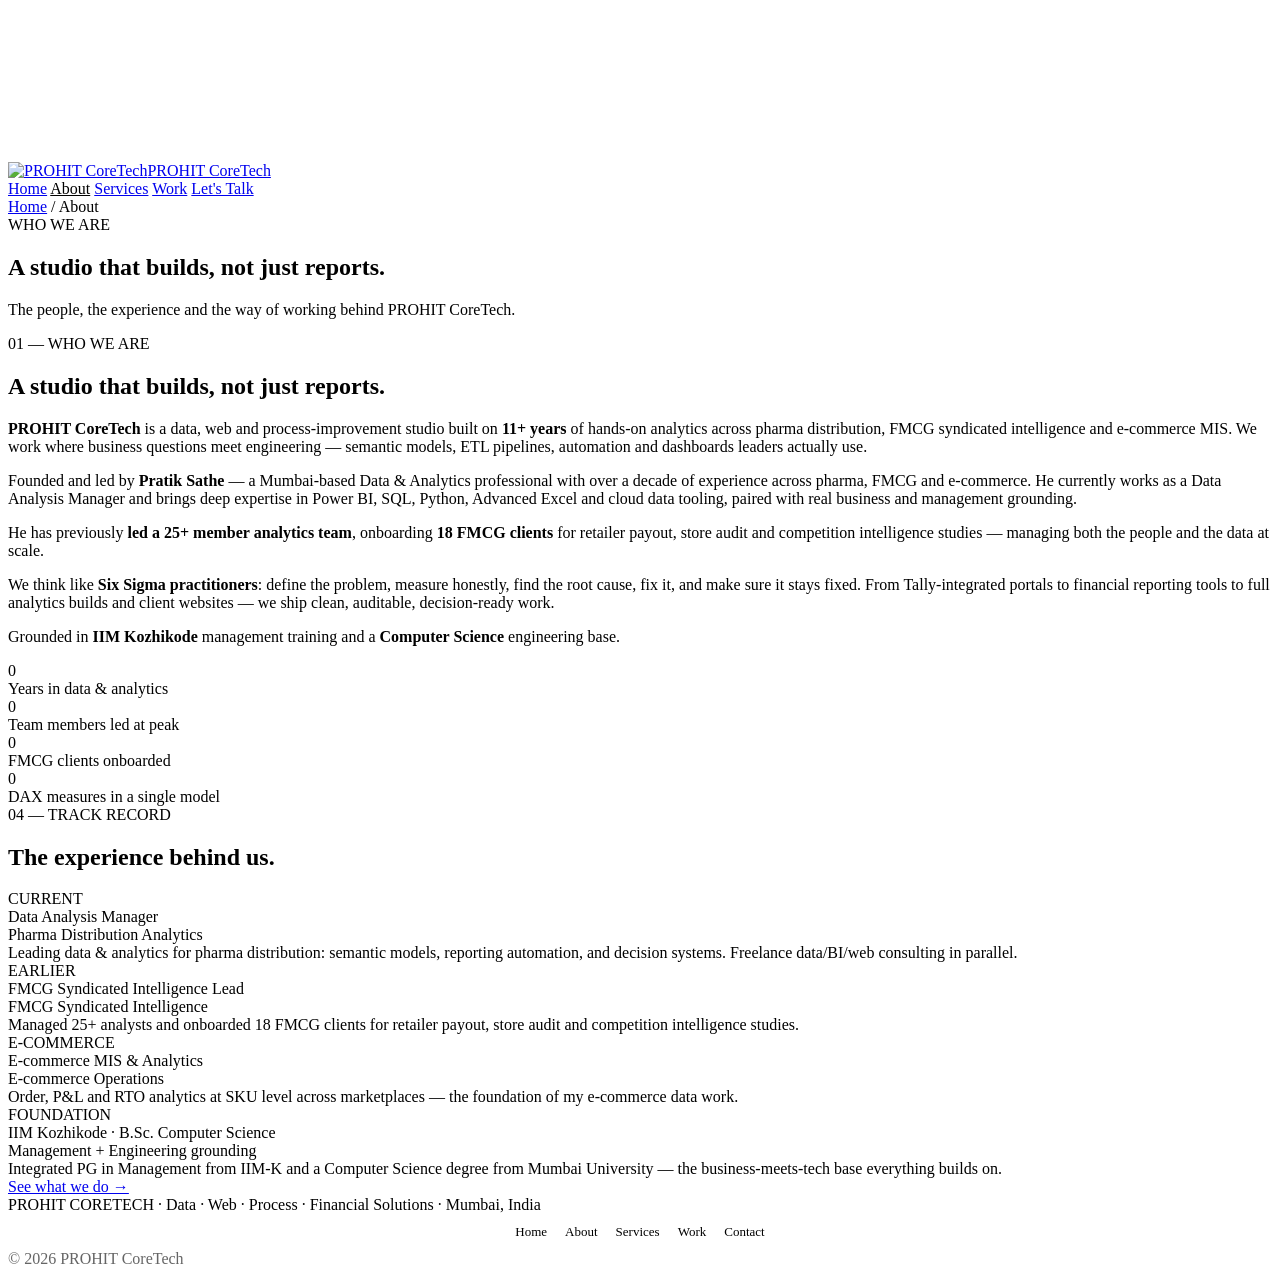
==== about.html @ bf587097 "feat: add website favicon using images/hero.png - Added `<link rel="icon" type="image/png" href="ima" ====
<!DOCTYPE html>
<html lang="en">
<head>
<meta charset="UTF-8">
<meta name="viewport" content="width=device-width, initial-scale=1.0">
<title>About Us — PROHIT CoreTech</title>
<link rel="preconnect" href="https://fonts.googleapis.com">
<link rel="preconnect" href="https://fonts.gstatic.com" crossorigin>
<link href="https://fonts.googleapis.com/css2?family=Space+Grotesk:wght@400;500;600;700&family=Inter:wght@400;500;600&family=JetBrains+Mono:wght@400;500&display=swap" rel="stylesheet">
<link rel="stylesheet" href="css/style.css">
<link rel="icon" type="image/png" href="images/hero.png">
<script>
  window.va = window.va || function () { (window.vaq = window.vaq || []).push(arguments); };
</script>
<script defer src="/_vercel/insights/script.js"></script>
<script>
  window.si = window.si || function () { (window.siq = window.siq || []).push(arguments); };
</script>
<script defer src="/_vercel/speed-insights/script.js"></script>
</head>
<body>
<canvas id="bg-canvas"></canvas>
<div id="glow"></div>
<nav id="nav">
  <a href="index.html" class="logo"><img src="images/hero.png" alt="PROHIT CoreTech" class="logo-img"><span class="logo-txt">PROHIT CoreTech</span></a>
  <div class="navlinks" id="navlinks">
    <a href="index.html">Home</a>
    <a href="about.html" style="color:var(--ink)">About</a>
    <a href="services.html">Services</a>
    <a href="work.html">Work</a>
    <a href="contact.html" class="nav-cta">Let's Talk</a>
  </div>
  <div class="burger" id="burger"><span></span><span></span><span></span></div>
</nav>
<div class="wrap">
<section class="page-hero">
  <div class="container">
    <div class="crumb reveal"><a href="index.html">Home</a> / About</div>
    <div class="eyebrow reveal"><span class="ld"></span>WHO WE ARE</div>
    <h1 class="reveal">A studio that <span class="grad">builds, not just reports.</span></h1>
    <p class="intro reveal">The people, the experience and the way of working behind PROHIT CoreTech.</p>
  </div>
</section>
<section class="s" id="about">
  <div class="container">
    <div class="sec-head reveal">
      <span class="sec-num">01 — WHO WE ARE</span>
      <h2 class="sec-title">A studio that <span class="accent">builds, not just reports.</span></h2>
    </div>
    <div class="about-grid">
      <div class="about-text reveal">
        <p><strong>PROHIT CoreTech</strong> is a data, web and process-improvement studio built on <strong>11+ years</strong> of hands-on analytics across pharma distribution, FMCG syndicated intelligence and e-commerce MIS. We work where business questions meet engineering — semantic models, ETL pipelines, automation and dashboards leaders actually use.</p>
        <p>Founded and led by <strong>Pratik Sathe</strong> — a Mumbai-based Data & Analytics professional with over a decade of experience across pharma, FMCG and e-commerce. He currently works as a Data Analysis Manager and brings deep expertise in Power BI, SQL, Python, Advanced Excel and cloud data tooling, paired with real business and management grounding.</p>
        <p>He has previously <strong>led a 25+ member analytics team</strong>, onboarding <strong>18 FMCG clients</strong> for retailer payout, store audit and competition intelligence studies — managing both the people and the data at scale.</p>
        <p>We think like <strong>Six Sigma practitioners</strong>: define the problem, measure honestly, find the root cause, fix it, and make sure it stays fixed. From Tally-integrated portals to financial reporting tools to full analytics builds and client websites — we ship clean, auditable, decision-ready work.</p>
        <p>Grounded in <strong>IIM Kozhikode</strong> management training and a <strong>Computer Science</strong> engineering base.</p>
      </div>
      <div class="reveal">
        <div class="stat-card"><div class="stat-num" data-count="11">0</div><div class="stat-label">Years in data & analytics</div></div>
        <div class="stat-card"><div class="stat-num" data-count="25">0</div><div class="stat-label">Team members led at peak</div></div>
        <div class="stat-card"><div class="stat-num" data-count="18">0</div><div class="stat-label">FMCG clients onboarded</div></div>
        <div class="stat-card"><div class="stat-num" data-count="57">0</div><div class="stat-label">DAX measures in a single model</div></div>
      </div>
    </div>
  </div>
</section>
<section class="s" id="journey">
  <div class="container">
    <div class="sec-head reveal">
      <span class="sec-num">04 — TRACK RECORD</span>
      <h2 class="sec-title">The experience <span class="accent">behind us.</span></h2>
    </div>
    <div class="tl">
      <div class="tl-item reveal">
        <div class="tl-when">CURRENT</div>
        <div class="tl-role">Data Analysis Manager</div>
        <div class="tl-org">Pharma Distribution Analytics</div>
        <div class="tl-desc">Leading data & analytics for pharma distribution: semantic models, reporting automation, and decision systems. Freelance data/BI/web consulting in parallel.</div>
      </div>
      <div class="tl-item reveal">
        <div class="tl-when">EARLIER</div>
        <div class="tl-role">FMCG Syndicated Intelligence Lead</div>
        <div class="tl-org">FMCG Syndicated Intelligence</div>
        <div class="tl-desc">Managed 25+ analysts and onboarded 18 FMCG clients for retailer payout, store audit and competition intelligence studies.</div>
      </div>
      <div class="tl-item reveal">
        <div class="tl-when">E-COMMERCE</div>
        <div class="tl-role">E-commerce MIS & Analytics</div>
        <div class="tl-org">E-commerce Operations</div>
        <div class="tl-desc">Order, P&L and RTO analytics at SKU level across marketplaces — the foundation of my e-commerce data work.</div>
      </div>
      <div class="tl-item reveal">
        <div class="tl-when">FOUNDATION</div>
        <div class="tl-role">IIM Kozhikode · B.Sc. Computer Science</div>
        <div class="tl-org">Management + Engineering grounding</div>
        <div class="tl-desc">Integrated PG in Management from IIM-K and a Computer Science degree from Mumbai University — the business-meets-tech base everything builds on.</div>
      </div>
    </div>
  </div>
</section>
<section class="s">
  <div class="container"><div class="center-cta reveal"><a href="services.html" class="btn btn-primary">See what we do →</a></div></div>
</section>
<footer>
  <div class="container">
    <div class="mono">PROHIT CORETECH · Data · Web · Process · Financial Solutions · Mumbai, India</div>
    <div style="margin-top:10px;display:flex;gap:18px;justify-content:center;flex-wrap:wrap;font-size:13px">
      <a href="index.html" style="color:var(--muted);text-decoration:none">Home</a>
      <a href="about.html" style="color:var(--muted);text-decoration:none">About</a>
      <a href="services.html" style="color:var(--muted);text-decoration:none">Services</a>
      <a href="work.html" style="color:var(--muted);text-decoration:none">Work</a>
      <a href="contact.html" style="color:var(--muted);text-decoration:none">Contact</a>
    </div>
    <div style="margin-top:10px;opacity:.6">© 2026 PROHIT CoreTech</div>
  </div>
</footer>
</div>
<script src="https://cdnjs.cloudflare.com/ajax/libs/three.js/r128/three.min.js"></script>
<script src="js/main.js"></script>
</body>
</html>
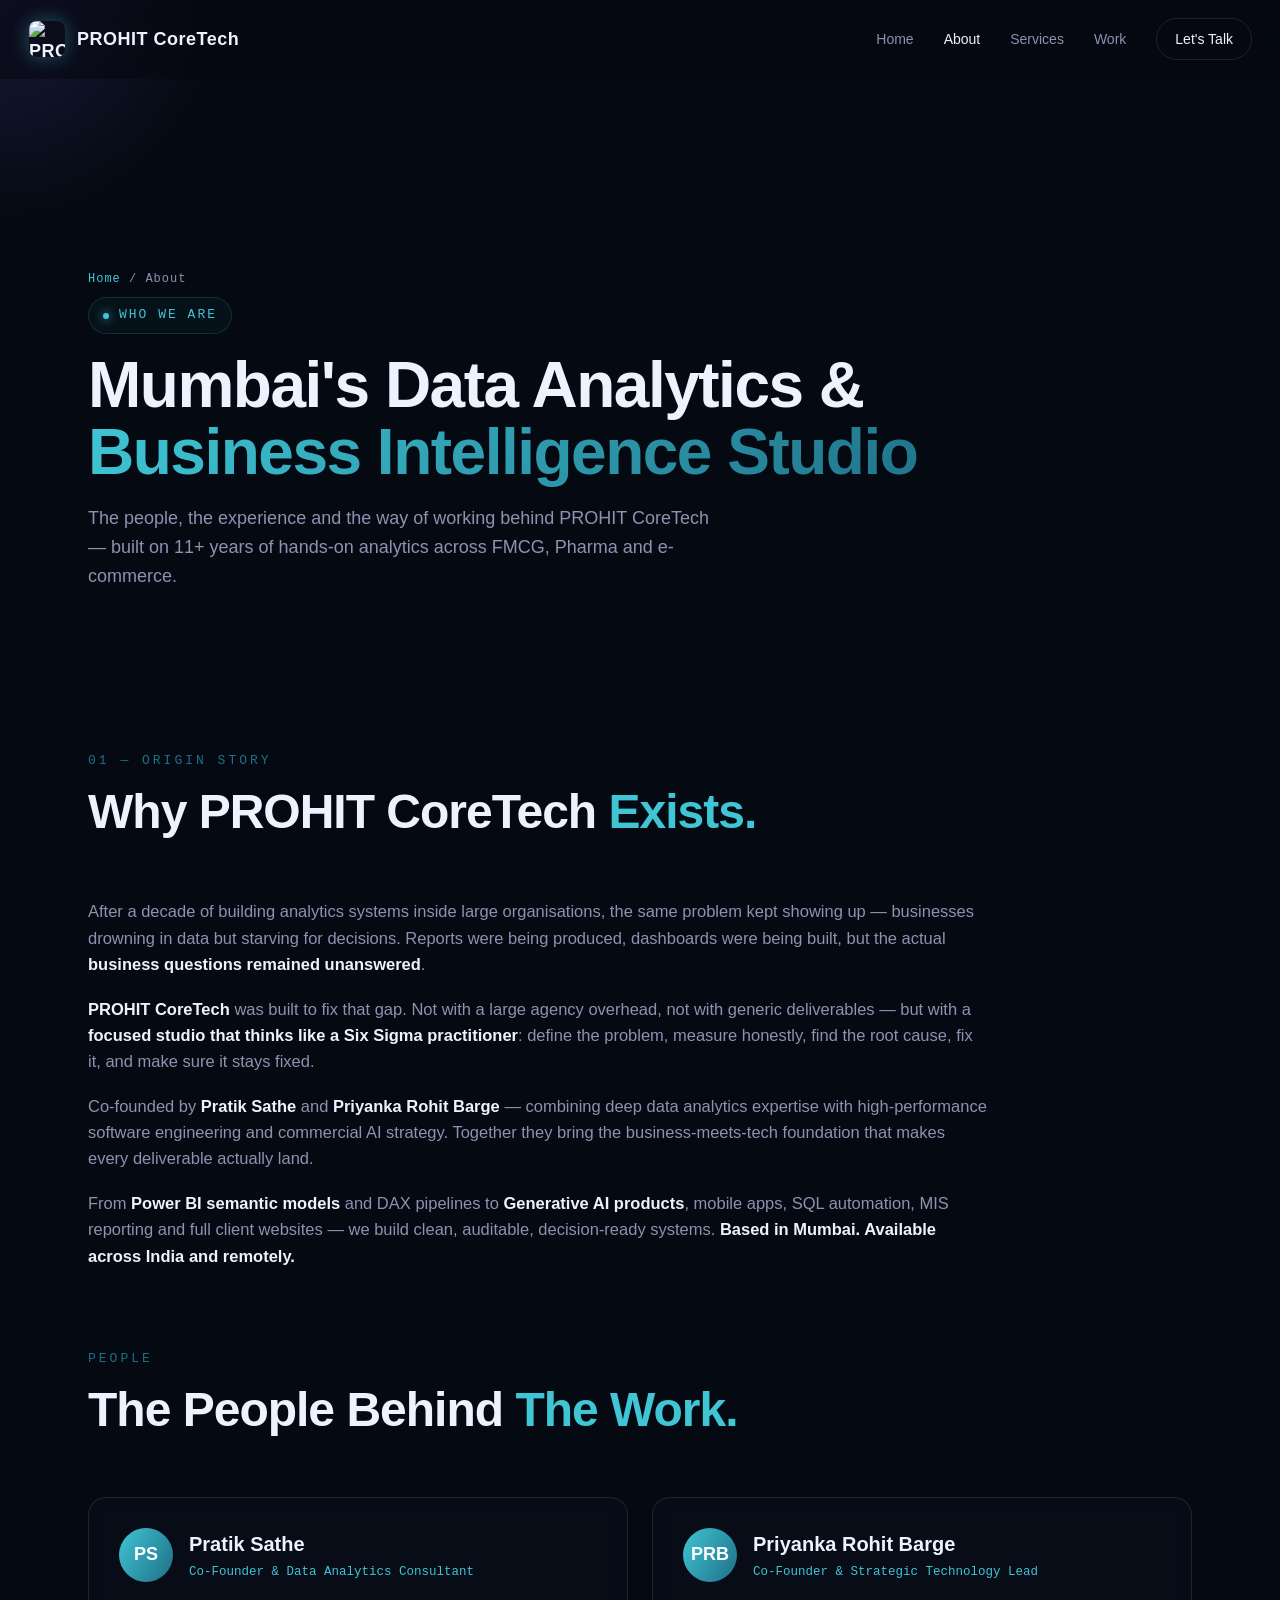
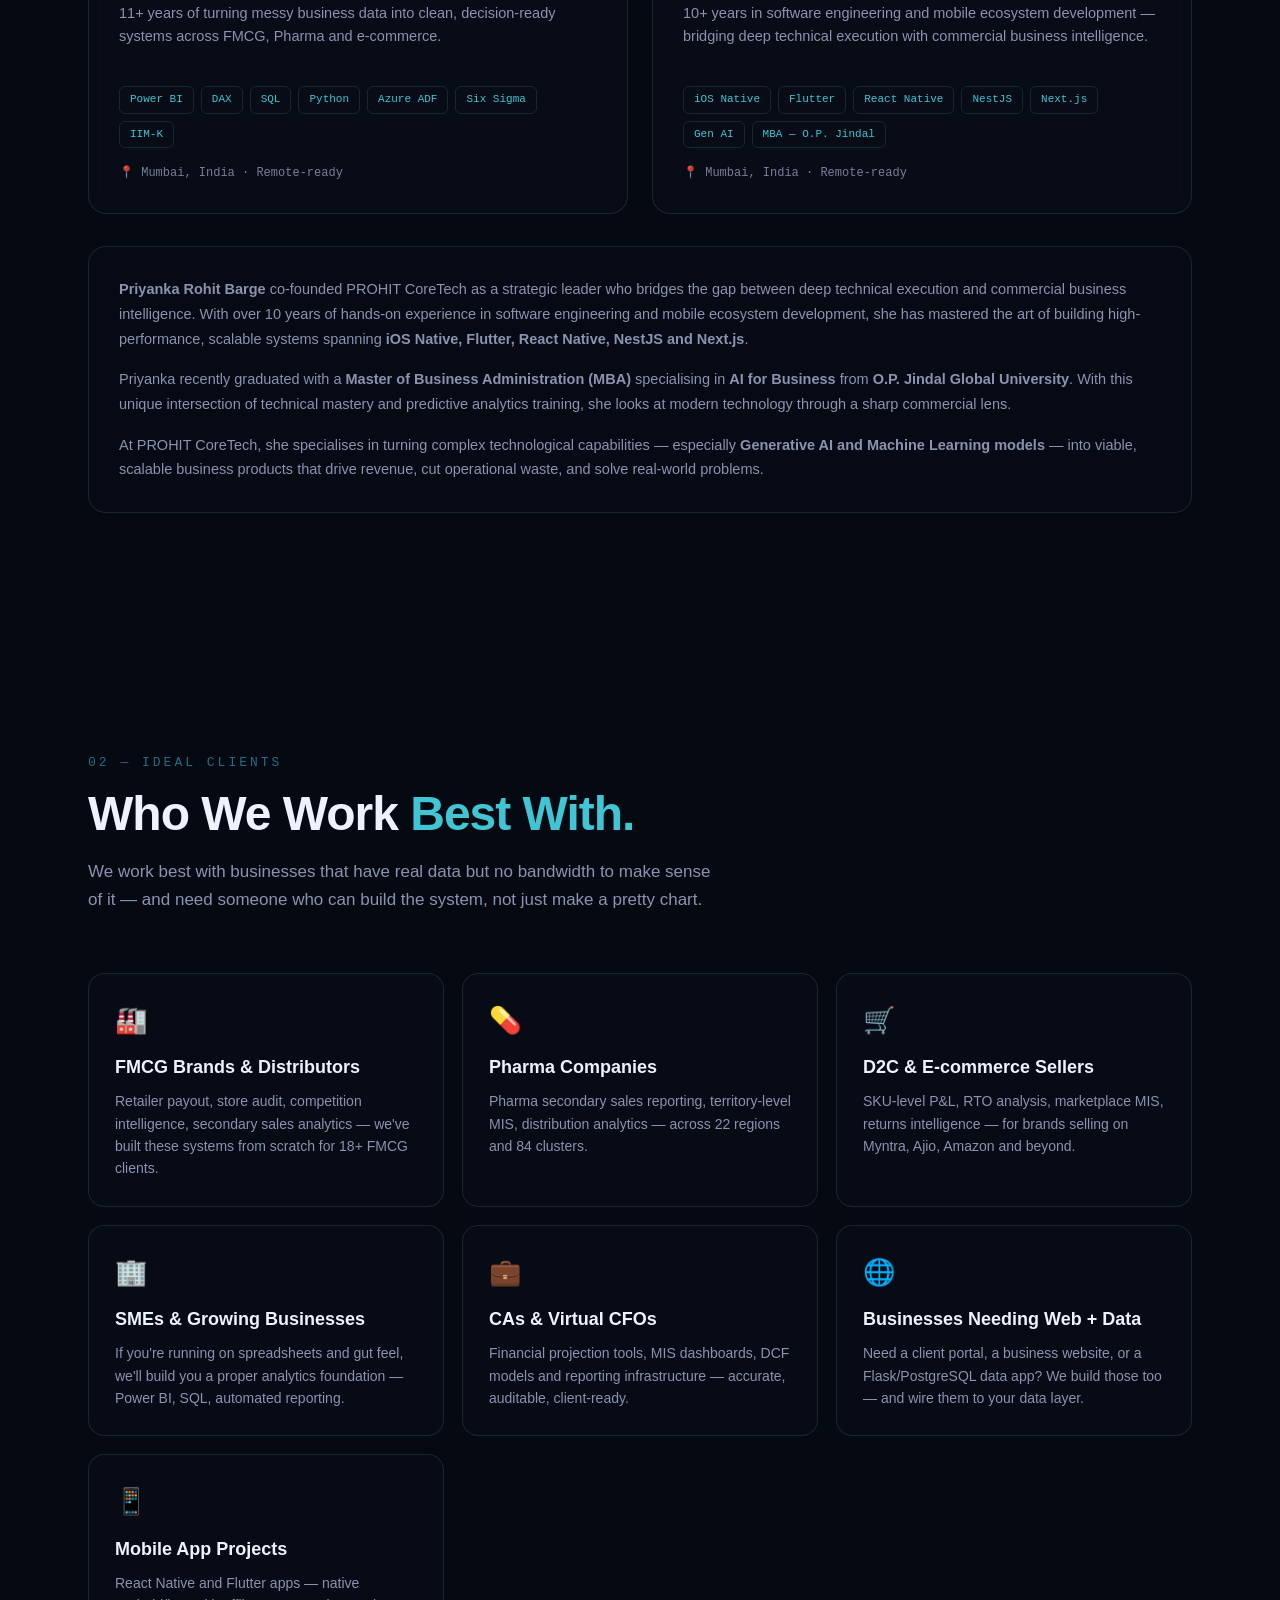
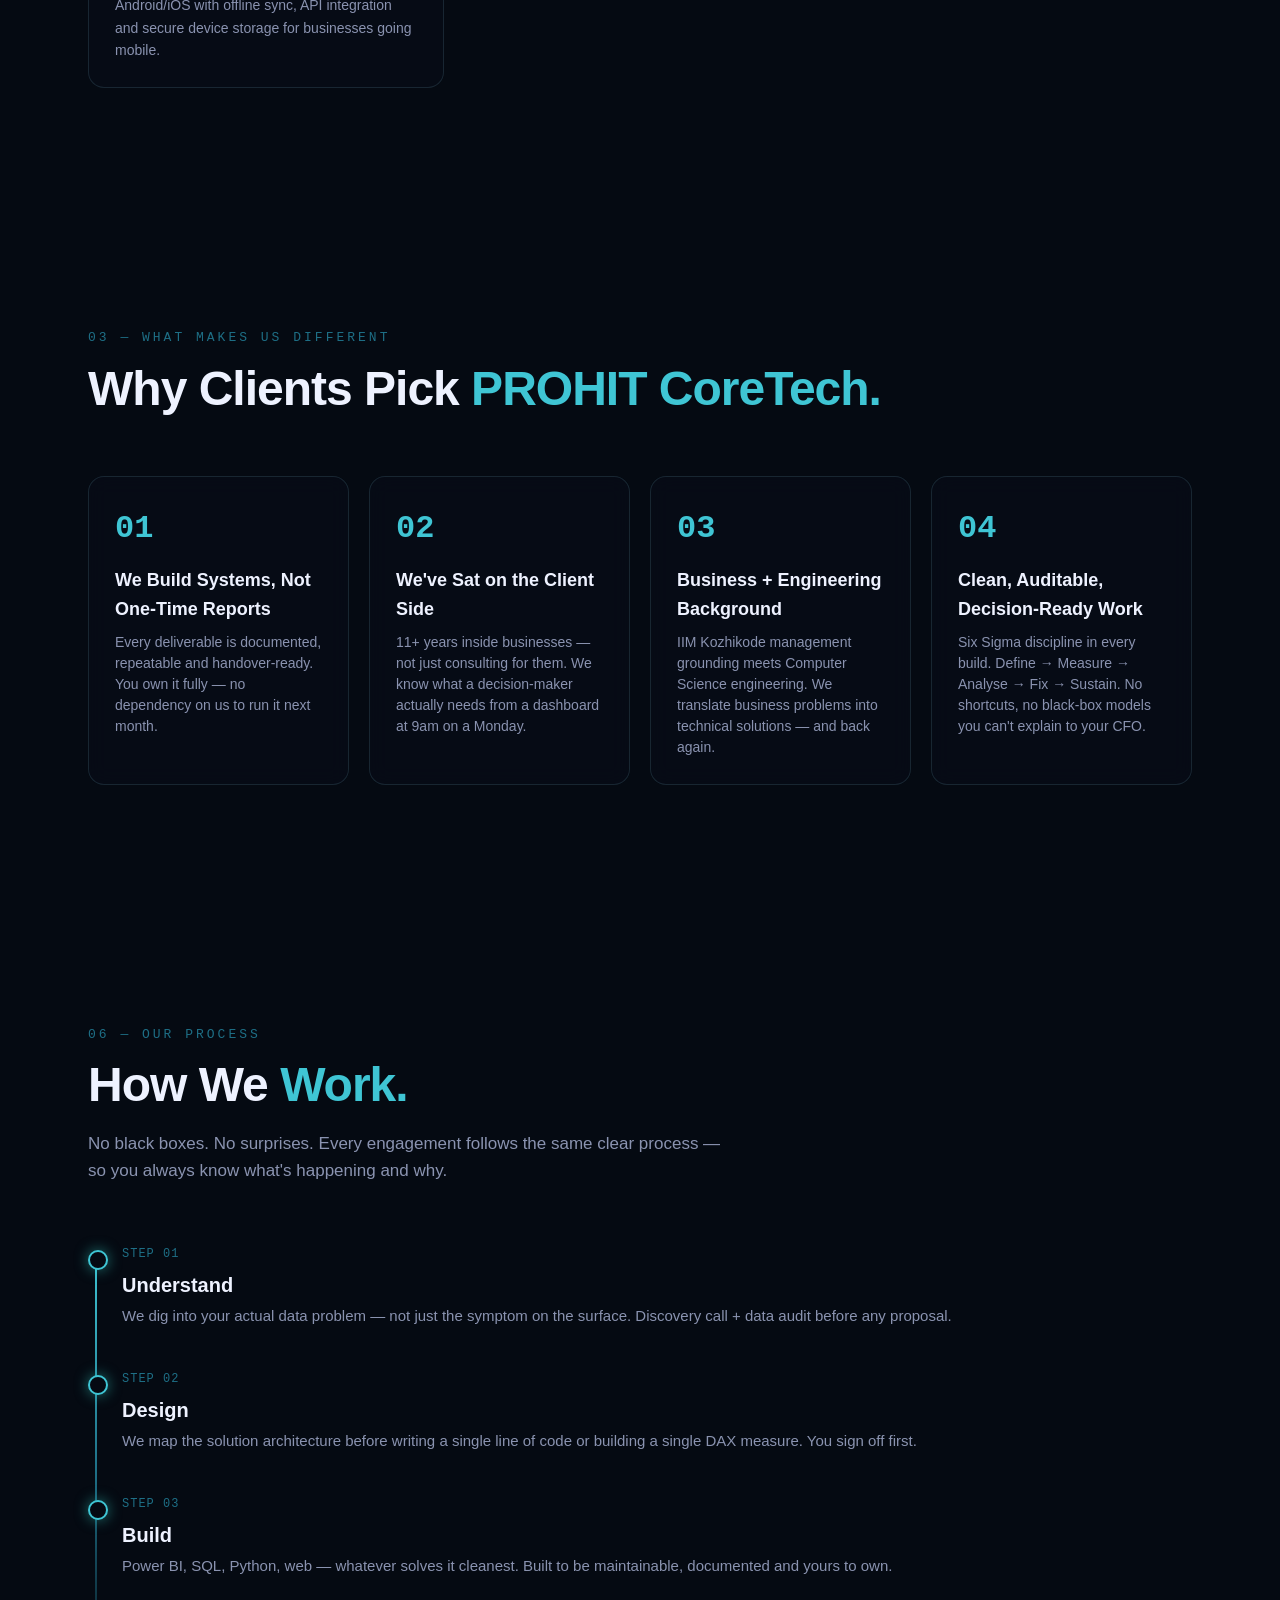
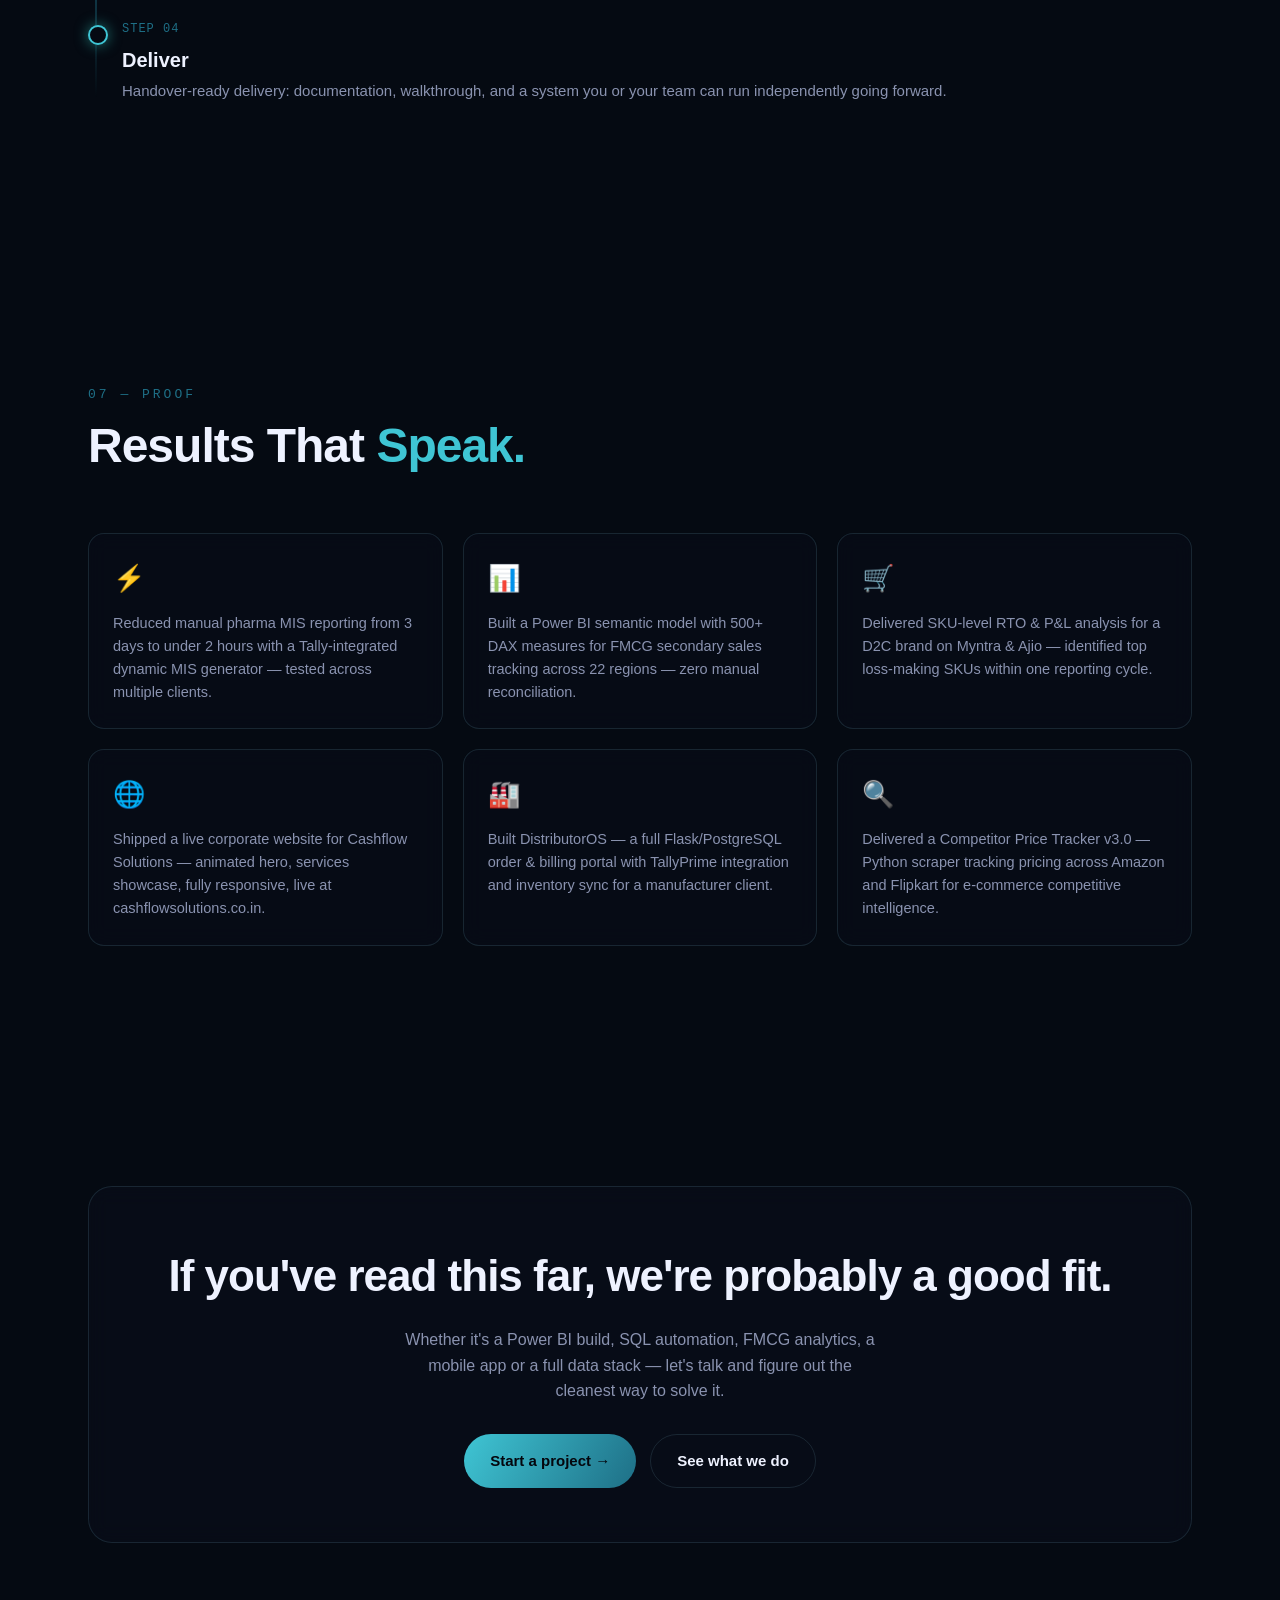
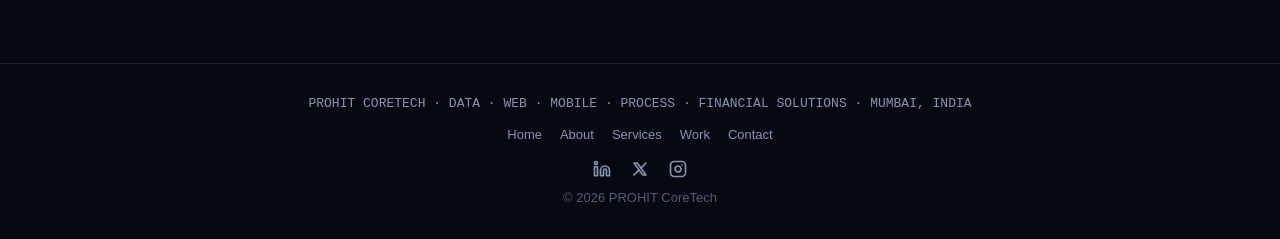
==== commit 4009b747: "feat: add footer social connect icons and align contact button spacing - Add LinkedIn, Twitter/X, an" ====
--- a/about.html
+++ b/about.html
@@ -37,73 +37,256 @@
   <div class="container">
     <div class="crumb reveal"><a href="index.html">Home</a> / About</div>
     <div class="eyebrow reveal"><span class="ld"></span>WHO WE ARE</div>
-    <h1 class="reveal">A studio that <span class="grad">builds, not just reports.</span></h1>
-    <p class="intro reveal">The people, the experience and the way of working behind PROHIT CoreTech.</p>
-  </div>
-</section>
+    <h1 class="reveal">Mumbai's Data Analytics &<br><span class="grad">Business Intelligence Studio</span></h1>
+    <p class="intro reveal">The people, the experience and the way of working behind PROHIT CoreTech — built on 11+ years of hands-on analytics across FMCG, Pharma and e-commerce.</p>
+  </div>
+</section>
+
+<!-- 01 - ORIGIN STORY -->
 <section class="s" id="about">
   <div class="container">
     <div class="sec-head reveal">
-      <span class="sec-num">01 — WHO WE ARE</span>
-      <h2 class="sec-title">A studio that <span class="accent">builds, not just reports.</span></h2>
-    </div>
-    <div class="about-grid">
-      <div class="about-text reveal">
-        <p><strong>PROHIT CoreTech</strong> is a data, web and process-improvement studio built on <strong>11+ years</strong> of hands-on analytics across pharma distribution, FMCG syndicated intelligence and e-commerce MIS. We work where business questions meet engineering — semantic models, ETL pipelines, automation and dashboards leaders actually use.</p>
-        <p>Founded and led by <strong>Pratik Sathe</strong> — a Mumbai-based Data & Analytics professional with over a decade of experience across pharma, FMCG and e-commerce. He currently works as a Data Analysis Manager and brings deep expertise in Power BI, SQL, Python, Advanced Excel and cloud data tooling, paired with real business and management grounding.</p>
-        <p>He has previously <strong>led a 25+ member analytics team</strong>, onboarding <strong>18 FMCG clients</strong> for retailer payout, store audit and competition intelligence studies — managing both the people and the data at scale.</p>
-        <p>We think like <strong>Six Sigma practitioners</strong>: define the problem, measure honestly, find the root cause, fix it, and make sure it stays fixed. From Tally-integrated portals to financial reporting tools to full analytics builds and client websites — we ship clean, auditable, decision-ready work.</p>
-        <p>Grounded in <strong>IIM Kozhikode</strong> management training and a <strong>Computer Science</strong> engineering base.</p>
-      </div>
-      <div class="reveal">
-        <div class="stat-card"><div class="stat-num" data-count="11">0</div><div class="stat-label">Years in data & analytics</div></div>
-        <div class="stat-card"><div class="stat-num" data-count="25">0</div><div class="stat-label">Team members led at peak</div></div>
-        <div class="stat-card"><div class="stat-num" data-count="18">0</div><div class="stat-label">FMCG clients onboarded</div></div>
-        <div class="stat-card"><div class="stat-num" data-count="57">0</div><div class="stat-label">DAX measures in a single model</div></div>
-      </div>
-    </div>
-  </div>
-</section>
-<section class="s" id="journey">
-  <div class="container">
-    <div class="sec-head reveal">
-      <span class="sec-num">04 — TRACK RECORD</span>
-      <h2 class="sec-title">The experience <span class="accent">behind us.</span></h2>
-    </div>
+      <span class="sec-num">01 — ORIGIN STORY</span>
+      <h2 class="sec-title">Why PROHIT CoreTech <span class="accent">Exists.</span></h2>
+    </div>
+    <div class="about-text reveal" style="max-width: 900px;">
+      <p>After a decade of building analytics systems inside large organisations, the same problem kept showing up — businesses drowning in data but starving for decisions. Reports were being produced, dashboards were being built, but the actual <strong>business questions remained unanswered</strong>.</p>
+      
+      <p><strong>PROHIT CoreTech</strong> was built to fix that gap. Not with a large agency overhead, not with generic deliverables — but with a <strong>focused studio that thinks like a Six Sigma practitioner</strong>: define the problem, measure honestly, find the root cause, fix it, and make sure it stays fixed.</p>
+      
+      <p>Co-founded by <strong>Pratik Sathe</strong> and <strong>Priyanka Rohit Barge</strong> — combining deep data analytics expertise with high-performance software engineering and commercial AI strategy. Together they bring the business-meets-tech foundation that makes every deliverable actually land.</p>
+      
+      <p>From <strong>Power BI semantic models</strong> and DAX pipelines to <strong>Generative AI products</strong>, mobile apps, SQL automation, MIS reporting and full client websites — we build clean, auditable, decision-ready systems. <strong>Based in Mumbai. Available across India and remotely.</strong></p>
+    </div>
+
+    <!-- THE PEOPLE BEHIND THE WORK -->
+    <div class="sec-head reveal" style="margin-top: 80px;">
+      <span class="sec-num">PEOPLE</span>
+      <h2 class="sec-title">The People Behind <span class="accent">The Work.</span></h2>
+    </div>
+
+    <div style="display:grid; grid-template-columns: repeat(auto-fit, minmax(320px, 1fr)); gap: 24px; margin-top: 32px;">
+      <!-- Pratik's Profile Card -->
+      <div class="svc-card reveal" style="padding: 30px; border: 1px solid var(--line); border-radius: 18px; background: rgba(11,15,28,.5); display: flex; flex-direction: column; justify-content: space-between;">
+        <div>
+          <div style="display: flex; align-items: center; gap: 16px; margin-bottom: 20px;">
+            <div style="width: 54px; height: 54px; border-radius: 50%; background: linear-gradient(120deg, var(--cyan), var(--violet)); display: flex; align-items: center; justify-content: center; font-family: var(--display); font-size: 18px; font-weight: 700; color: #fff;">PS</div>
+            <div>
+              <h3 style="font-family: var(--display); font-size: 20px; font-weight: 600; color: var(--ink); margin: 0;">Pratik Sathe</h3>
+              <div style="font-family: var(--mono); font-size: 12.5px; color: var(--cyan); margin-top: 2px;">Co-Founder & Data Analytics Consultant</div>
+            </div>
+          </div>
+          <p style="color: var(--muted); font-size: 14.5px; line-height: 1.6; margin-bottom: 20px;">11+ years of turning messy business data into clean, decision-ready systems across FMCG, Pharma and e-commerce.</p>
+        </div>
+        <div>
+          <div class="svc-tags" style="margin-bottom: 16px;">
+            <span>Power BI</span><span>DAX</span><span>SQL</span><span>Python</span><span>Azure ADF</span><span>Six Sigma</span><span>IIM-K</span>
+          </div>
+          <div style="font-family: var(--mono); font-size: 12px; color: var(--muted); opacity: 0.85;">📍 Mumbai, India  ·  Remote-ready</div>
+        </div>
+      </div>
+
+      <!-- Priyanka's Profile Card -->
+      <div class="svc-card reveal" style="padding: 30px; border: 1px solid var(--line); border-radius: 18px; background: rgba(11,15,28,.5); display: flex; flex-direction: column; justify-content: space-between;">
+        <div>
+          <div style="display: flex; align-items: center; gap: 16px; margin-bottom: 20px;">
+            <div style="width: 54px; height: 54px; border-radius: 50%; background: linear-gradient(120deg, var(--cyan), var(--violet)); display: flex; align-items: center; justify-content: center; font-family: var(--display); font-size: 18px; font-weight: 700; color: #fff;">PRB</div>
+            <div>
+              <h3 style="font-family: var(--display); font-size: 20px; font-weight: 600; color: var(--ink); margin: 0;">Priyanka Rohit Barge</h3>
+              <div style="font-family: var(--mono); font-size: 12.5px; color: var(--cyan); margin-top: 2px;">Co-Founder & Strategic Technology Lead</div>
+            </div>
+          </div>
+          <p style="color: var(--muted); font-size: 14.5px; line-height: 1.6; margin-bottom: 20px;">10+ years in software engineering and mobile ecosystem development — bridging deep technical execution with commercial business intelligence.</p>
+        </div>
+        <div>
+          <div class="svc-tags" style="margin-bottom: 16px;">
+            <span>iOS Native</span><span>Flutter</span><span>React Native</span><span>NestJS</span><span>Next.js</span><span>Gen AI</span><span>MBA — O.P. Jindal</span>
+          </div>
+          <div style="font-family: var(--mono); font-size: 12px; color: var(--muted); opacity: 0.85;">📍 Mumbai, India  ·  Remote-ready</div>
+        </div>
+      </div>
+    </div>
+
+    <!-- Detailed Bio Priyanka -->
+    <div class="reveal" style="margin-top: 32px; padding: 30px; border: 1px solid var(--line); border-radius: 18px; background: rgba(11,15,28,.3);">
+      <p style="color: var(--muted); font-size: 14.5px; line-height: 1.7; margin-bottom: 16px;"><strong>Priyanka Rohit Barge</strong> co-founded PROHIT CoreTech as a strategic leader who bridges the gap between deep technical execution and commercial business intelligence. With over 10 years of hands-on experience in software engineering and mobile ecosystem development, she has mastered the art of building high-performance, scalable systems spanning <strong>iOS Native, Flutter, React Native, NestJS and Next.js</strong>.</p>
+      <p style="color: var(--muted); font-size: 14.5px; line-height: 1.7; margin-bottom: 16px;">Priyanka recently graduated with a <strong>Master of Business Administration (MBA)</strong> specialising in <strong>AI for Business</strong> from <strong>O.P. Jindal Global University</strong>. With this unique intersection of technical mastery and predictive analytics training, she looks at modern technology through a sharp commercial lens.</p>
+      <p style="color: var(--muted); font-size: 14.5px; line-height: 1.7; margin: 0;">At PROHIT CoreTech, she specialises in turning complex technological capabilities — especially <strong>Generative AI and Machine Learning models</strong> — into viable, scalable business products that drive revenue, cut operational waste, and solve real-world problems.</p>
+    </div>
+  </div>
+</section>
+
+<!-- 02 - IDEAL CLIENTS -->
+<section class="s" id="ideal-clients">
+  <div class="container">
+    <div class="sec-head reveal">
+      <span class="sec-num">02 — IDEAL CLIENTS</span>
+      <h2 class="sec-title">Who We Work <span class="accent">Best With.</span></h2>
+      <p class="lead">We work best with businesses that have real data but no bandwidth to make sense of it — and need someone who can build the system, not just make a pretty chart.</p>
+    </div>
+    
+    <div style="display:grid; grid-template-columns: repeat(auto-fit, minmax(280px, 1fr)); gap: 18px; margin-top: 32px;">
+      <div class="svc-mini reveal">
+        <div class="ic">🏭</div>
+        <h3>FMCG Brands & Distributors</h3>
+        <p>Retailer payout, store audit, competition intelligence, secondary sales analytics — we've built these systems from scratch for 18+ FMCG clients.</p>
+      </div>
+      <div class="svc-mini reveal">
+        <div class="ic">💊</div>
+        <h3>Pharma Companies</h3>
+        <p>Pharma secondary sales reporting, territory-level MIS, distribution analytics — across 22 regions and 84 clusters.</p>
+      </div>
+      <div class="svc-mini reveal">
+        <div class="ic">🛒</div>
+        <h3>D2C & E-commerce Sellers</h3>
+        <p>SKU-level P&L, RTO analysis, marketplace MIS, returns intelligence — for brands selling on Myntra, Ajio, Amazon and beyond.</p>
+      </div>
+      <div class="svc-mini reveal">
+        <div class="ic">🏢</div>
+        <h3>SMEs & Growing Businesses</h3>
+        <p>If you're running on spreadsheets and gut feel, we'll build you a proper analytics foundation — Power BI, SQL, automated reporting.</p>
+      </div>
+      <div class="svc-mini reveal">
+        <div class="ic">💼</div>
+        <h3>CAs & Virtual CFOs</h3>
+        <p>Financial projection tools, MIS dashboards, DCF models and reporting infrastructure — accurate, auditable, client-ready.</p>
+      </div>
+      <div class="svc-mini reveal">
+        <div class="ic">🌐</div>
+        <h3>Businesses Needing Web + Data</h3>
+        <p>Need a client portal, a business website, or a Flask/PostgreSQL data app? We build those too — and wire them to your data layer.</p>
+      </div>
+      <div class="svc-mini reveal" style="grid-column: span 1;">
+        <div class="ic">📱</div>
+        <h3>Mobile App Projects</h3>
+        <p>React Native and Flutter apps — native Android/iOS with offline sync, API integration and secure device storage for businesses going mobile.</p>
+      </div>
+    </div>
+  </div>
+</section>
+
+<!-- 03 - WHAT MAKES US DIFFERENT -->
+<section class="s" id="different">
+  <div class="container">
+    <div class="sec-head reveal">
+      <span class="sec-num">03 — WHAT MAKES US DIFFERENT</span>
+      <h2 class="sec-title">Why Clients Pick <span class="accent">PROHIT CoreTech.</span></h2>
+    </div>
+    
+    <div style="display:grid; grid-template-columns: repeat(auto-fit, minmax(260px, 1fr)); gap: 20px; margin-top: 32px;">
+      <div class="svc-card reveal" style="padding: 26px; border: 1px solid var(--line); border-radius: 16px; background: rgba(11,15,28,.45);">
+        <div style="font-family: var(--mono); font-size: 32px; font-weight: 700; color: var(--cyan); margin-bottom: 12px;">01</div>
+        <h3 style="font-family: var(--display); font-size: 18px; font-weight: 600; margin-bottom: 8px; color: var(--ink);">We Build Systems, Not One-Time Reports</h3>
+        <p style="color: var(--muted); font-size: 14px; line-height: 1.5; margin: 0;">Every deliverable is documented, repeatable and handover-ready. You own it fully — no dependency on us to run it next month.</p>
+      </div>
+      <div class="svc-card reveal" style="padding: 26px; border: 1px solid var(--line); border-radius: 16px; background: rgba(11,15,28,.45);">
+        <div style="font-family: var(--mono); font-size: 32px; font-weight: 700; color: var(--cyan); margin-bottom: 12px;">02</div>
+        <h3 style="font-family: var(--display); font-size: 18px; font-weight: 600; margin-bottom: 8px; color: var(--ink);">We've Sat on the Client Side</h3>
+        <p style="color: var(--muted); font-size: 14px; line-height: 1.5; margin: 0;">11+ years inside businesses — not just consulting for them. We know what a decision-maker actually needs from a dashboard at 9am on a Monday.</p>
+      </div>
+      <div class="svc-card reveal" style="padding: 26px; border: 1px solid var(--line); border-radius: 16px; background: rgba(11,15,28,.45);">
+        <div style="font-family: var(--mono); font-size: 32px; font-weight: 700; color: var(--cyan); margin-bottom: 12px;">03</div>
+        <h3 style="font-family: var(--display); font-size: 18px; font-weight: 600; margin-bottom: 8px; color: var(--ink);">Business + Engineering Background</h3>
+        <p style="color: var(--muted); font-size: 14px; line-height: 1.5; margin: 0;">IIM Kozhikode management grounding meets Computer Science engineering. We translate business problems into technical solutions — and back again.</p>
+      </div>
+      <div class="svc-card reveal" style="padding: 26px; border: 1px solid var(--line); border-radius: 16px; background: rgba(11,15,28,.45);">
+        <div style="font-family: var(--mono); font-size: 32px; font-weight: 700; color: var(--cyan); margin-bottom: 12px;">04</div>
+        <h3 style="font-family: var(--display); font-size: 18px; font-weight: 600; margin-bottom: 8px; color: var(--ink);">Clean, Auditable, Decision-Ready Work</h3>
+        <p style="color: var(--muted); font-size: 14px; line-height: 1.5; margin: 0;">Six Sigma discipline in every build. Define → Measure → Analyse → Fix → Sustain. No shortcuts, no black-box models you can't explain to your CFO.</p>
+      </div>
+    </div>
+  </div>
+</section>
+
+
+<!-- 06 - OUR PROCESS -->
+<section class="s" id="process">
+  <div class="container">
+    <div class="sec-head reveal">
+      <span class="sec-num">06 — OUR PROCESS</span>
+      <h2 class="sec-title">How We <span class="accent">Work.</span></h2>
+      <p class="lead">No black boxes. No surprises. Every engagement follows the same clear process — so you always know what's happening and why.</p>
+    </div>
+    
     <div class="tl">
       <div class="tl-item reveal">
-        <div class="tl-when">CURRENT</div>
-        <div class="tl-role">Data Analysis Manager</div>
-        <div class="tl-org">Pharma Distribution Analytics</div>
-        <div class="tl-desc">Leading data & analytics for pharma distribution: semantic models, reporting automation, and decision systems. Freelance data/BI/web consulting in parallel.</div>
+        <div class="tl-when">STEP 01</div>
+        <div class="tl-role">Understand</div>
+        <div class="tl-desc">We dig into your actual data problem — not just the symptom on the surface. Discovery call + data audit before any proposal.</div>
       </div>
       <div class="tl-item reveal">
-        <div class="tl-when">EARLIER</div>
-        <div class="tl-role">FMCG Syndicated Intelligence Lead</div>
-        <div class="tl-org">FMCG Syndicated Intelligence</div>
-        <div class="tl-desc">Managed 25+ analysts and onboarded 18 FMCG clients for retailer payout, store audit and competition intelligence studies.</div>
+        <div class="tl-when">STEP 02</div>
+        <div class="tl-role">Design</div>
+        <div class="tl-desc">We map the solution architecture before writing a single line of code or building a single DAX measure. You sign off first.</div>
       </div>
       <div class="tl-item reveal">
-        <div class="tl-when">E-COMMERCE</div>
-        <div class="tl-role">E-commerce MIS & Analytics</div>
-        <div class="tl-org">E-commerce Operations</div>
-        <div class="tl-desc">Order, P&L and RTO analytics at SKU level across marketplaces — the foundation of my e-commerce data work.</div>
+        <div class="tl-when">STEP 03</div>
+        <div class="tl-role">Build</div>
+        <div class="tl-desc">Power BI, SQL, Python, web — whatever solves it cleanest. Built to be maintainable, documented and yours to own.</div>
       </div>
       <div class="tl-item reveal">
-        <div class="tl-when">FOUNDATION</div>
-        <div class="tl-role">IIM Kozhikode · B.Sc. Computer Science</div>
-        <div class="tl-org">Management + Engineering grounding</div>
-        <div class="tl-desc">Integrated PG in Management from IIM-K and a Computer Science degree from Mumbai University — the business-meets-tech base everything builds on.</div>
-      </div>
-    </div>
-  </div>
-</section>
+        <div class="tl-when">STEP 04</div>
+        <div class="tl-role">Deliver</div>
+        <div class="tl-desc">Handover-ready delivery: documentation, walkthrough, and a system you or your team can run independently going forward.</div>
+      </div>
+    </div>
+  </div>
+</section>
+
+<!-- 07 - PROOF -->
+<section class="s" id="proof">
+  <div class="container">
+    <div class="sec-head reveal">
+      <span class="sec-num">07 — PROOF</span>
+      <h2 class="sec-title">Results That <span class="accent">Speak.</span></h2>
+    </div>
+    
+    <div style="display:grid; grid-template-columns: repeat(auto-fit, minmax(280px, 1fr)); gap: 20px; margin-top: 32px;">
+      <div class="svc-card reveal" style="padding: 24px; border: 1px solid var(--line); border-radius: 16px; background: rgba(11,15,28,.45);">
+        <div style="font-size: 26px; margin-bottom: 12px;">⚡</div>
+        <p style="color: var(--muted); font-size: 14.5px; line-height: 1.6; margin: 0;">Reduced manual pharma MIS reporting from 3 days to under 2 hours with a Tally-integrated dynamic MIS generator — tested across multiple clients.</p>
+      </div>
+      <div class="svc-card reveal" style="padding: 24px; border: 1px solid var(--line); border-radius: 16px; background: rgba(11,15,28,.45);">
+        <div style="font-size: 26px; margin-bottom: 12px;">📊</div>
+        <p style="color: var(--muted); font-size: 14.5px; line-height: 1.6; margin: 0;">Built a Power BI semantic model with 500+ DAX measures for FMCG secondary sales tracking across 22 regions — zero manual reconciliation.</p>
+      </div>
+      <div class="svc-card reveal" style="padding: 24px; border: 1px solid var(--line); border-radius: 16px; background: rgba(11,15,28,.45);">
+        <div style="font-size: 26px; margin-bottom: 12px;">🛒</div>
+        <p style="color: var(--muted); font-size: 14.5px; line-height: 1.6; margin: 0;">Delivered SKU-level RTO & P&L analysis for a D2C brand on Myntra & Ajio — identified top loss-making SKUs within one reporting cycle.</p>
+      </div>
+      <div class="svc-card reveal" style="padding: 24px; border: 1px solid var(--line); border-radius: 16px; background: rgba(11,15,28,.45);">
+        <div style="font-size: 26px; margin-bottom: 12px;">🌐</div>
+        <p style="color: var(--muted); font-size: 14.5px; line-height: 1.6; margin: 0;">Shipped a live corporate website for Cashflow Solutions — animated hero, services showcase, fully responsive, live at cashflowsolutions.co.in.</p>
+      </div>
+      <div class="svc-card reveal" style="padding: 24px; border: 1px solid var(--line); border-radius: 16px; background: rgba(11,15,28,.45);">
+        <div style="font-size: 26px; margin-bottom: 12px;">🏭</div>
+        <p style="color: var(--muted); font-size: 14.5px; line-height: 1.6; margin: 0;">Built DistributorOS — a full Flask/PostgreSQL order & billing portal with TallyPrime integration and inventory sync for a manufacturer client.</p>
+      </div>
+      <div class="svc-card reveal" style="padding: 24px; border: 1px solid var(--line); border-radius: 16px; background: rgba(11,15,28,.45);">
+        <div style="font-size: 26px; margin-bottom: 12px;">🔍</div>
+        <p style="color: var(--muted); font-size: 14.5px; line-height: 1.6; margin: 0;">Delivered a Competitor Price Tracker v3.0 — Python scraper tracking pricing across Amazon and Flipkart for e-commerce competitive intelligence.</p>
+      </div>
+    </div>
+  </div>
+</section>
+
+<!-- CTA SECTION -->
 <section class="s">
-  <div class="container"><div class="center-cta reveal"><a href="services.html" class="btn btn-primary">See what we do →</a></div></div>
-</section>
+  <div class="container">
+    <div class="contact-box reveal">
+      <h2>If you've read this far, we're probably a good fit.</h2>
+      <p>Whether it's a Power BI build, SQL automation, FMCG analytics, a mobile app or a full data stack — let's talk and figure out the cleanest way to solve it.</p>
+      <div class="contact-links">
+        <a href="contact.html" class="btn btn-primary">Start a project →</a>
+        <a href="services.html" class="btn btn-ghost">See what we do</a>
+      </div>
+    </div>
+  </div>
+</section>
+
 <footer>
   <div class="container">
-    <div class="mono">PROHIT CORETECH · Data · Web · Process · Financial Solutions · Mumbai, India</div>
+    <div class="mono">PROHIT CORETECH · DATA · WEB · MOBILE · PROCESS · FINANCIAL SOLUTIONS · MUMBAI, INDIA</div>
     <div style="margin-top:10px;display:flex;gap:18px;justify-content:center;flex-wrap:wrap;font-size:13px">
       <a href="index.html" style="color:var(--muted);text-decoration:none">Home</a>
       <a href="about.html" style="color:var(--muted);text-decoration:none">About</a>
@@ -111,6 +294,17 @@
       <a href="work.html" style="color:var(--muted);text-decoration:none">Work</a>
       <a href="contact.html" style="color:var(--muted);text-decoration:none">Contact</a>
     </div>
+    <div class="social-links">
+      <a href="https://www.linkedin.com/" target="_blank" rel="noopener" aria-label="LinkedIn">
+        <svg xmlns="http://www.w3.org/2000/svg" viewBox="0 0 24 24" fill="none" stroke="currentColor" stroke-width="2.2" stroke-linecap="round" stroke-linejoin="round"><path d="M16 8a6 6 0 0 1 6 6v7h-4v-7a2 2 0 0 0-2-2 2 2 0 0 0-2 2v7h-4v-7a6 6 0 0 1 6-6z"></path><rect x="2" y="9" width="4" height="12"></rect><circle cx="4" cy="4" r="2"></circle></svg>
+      </a>
+      <a href="https://x.com/" target="_blank" rel="noopener" aria-label="Twitter">
+        <svg xmlns="http://www.w3.org/2000/svg" viewBox="0 0 24 24" fill="none" stroke="currentColor" stroke-width="2.2" stroke-linecap="round" stroke-linejoin="round"><path d="M4 4l11.733 16h4.267l-11.733 -16z"></path><path d="M4 20l6.768 -6.768m2.46 -2.46l6.772 -6.772"></path></svg>
+      </a>
+      <a href="https://www.instagram.com/prohit6425?utm_source=qr&igsh=ZTFueWFjdWV3d24%3D" target="_blank" rel="noopener" aria-label="Instagram">
+        <svg xmlns="http://www.w3.org/2000/svg" viewBox="0 0 24 24" fill="none" stroke="currentColor" stroke-width="2.2" stroke-linecap="round" stroke-linejoin="round"><rect x="2" y="2" width="20" height="20" rx="5" ry="5"></rect><path d="M16 11.37A4 4 0 1 1 12.63 8 4 4 0 0 1 16 11.37z"></path><line x1="17.5" y1="6.5" x2="17.51" y2="6.5"></line></svg>
+      </a>
+    </div>
     <div style="margin-top:10px;opacity:.6">© 2026 PROHIT CoreTech</div>
   </div>
 </footer>
--- a/css/style.css
+++ b/css/style.css
@@ -0,0 +1,217 @@
+:root{
+  --bg:#050a12;
+  --bg-2:#091522;
+  --ink:#eef2ff;
+  --muted:#8a93b0;
+  --line:rgba(120,180,200,.16);
+  --cyan:#3fc5d4;
+  --violet:#1e6f86;
+  --amber:#2f9bb0;
+  --grid:rgba(63,197,212,.07);
+  --display:'Space Grotesk',sans-serif;
+  --body:'Inter',sans-serif;
+  --mono:'JetBrains Mono',monospace;
+}
+*{margin:0;padding:0;box-sizing:border-box}
+html{scroll-behavior:smooth}
+body{
+  background:var(--bg);
+  color:var(--ink);
+  font-family:var(--body);
+  overflow-x:hidden;
+  line-height:1.6;
+  -webkit-font-smoothing:antialiased;
+}
+#bg-canvas{position:fixed;inset:0;z-index:0;pointer-events:none}
+.wrap{position:relative;z-index:2}
+.container{max-width:1160px;margin:0 auto;padding:0 28px}
+
+/* cursor glow */
+#glow{position:fixed;width:520px;height:520px;border-radius:50%;
+  background:radial-gradient(circle,rgba(124,92,255,.16),transparent 60%);
+  pointer-events:none;z-index:1;transform:translate(-50%,-50%);transition:opacity .4s;mix-blend-mode:screen}
+
+/* nav */
+nav{position:fixed;top:0;left:0;right:0;z-index:50;
+  display:flex;align-items:center;justify-content:space-between;
+  padding:18px 28px;backdrop-filter:blur(12px);
+  background:rgba(6,8,15,.55);border-bottom:1px solid transparent;transition:.3s}
+nav.scrolled{border-bottom:1px solid var(--line);background:rgba(6,8,15,.82)}
+.logo{font-family:var(--display);font-weight:700;font-size:18px;letter-spacing:.5px;display:flex;align-items:center;gap:11px;text-decoration:none;color:var(--ink)}
+.logo-img{width:38px;height:38px;border-radius:9px;object-fit:cover;box-shadow:0 0 18px rgba(63,197,212,.35);border:1px solid var(--line)}
+.logo-txt{display:flex;flex-direction:column;line-height:1.05}
+.logo-sub{font-size:10px;font-weight:500;color:var(--muted);letter-spacing:2px;font-family:var(--mono)}
+.navlinks{display:flex;gap:30px;align-items:center}
+.navlinks a{color:var(--muted);text-decoration:none;font-size:14px;font-weight:500;transition:.25s;position:relative}
+.navlinks a:hover{color:var(--ink)}
+.navlinks a::after{content:'';position:absolute;left:0;bottom:-5px;width:0;height:1.5px;background:var(--cyan);transition:.3s}
+.navlinks a:hover::after{width:100%}
+.nav-cta{padding:9px 18px;border:1px solid var(--line);border-radius:999px;color:var(--ink)!important;font-size:13px}
+.nav-cta:hover{border-color:var(--cyan);box-shadow:0 0 18px rgba(53,224,212,.25)}
+.burger{display:none;flex-direction:column;gap:5px;cursor:pointer}
+.burger span{width:24px;height:2px;background:var(--ink);transition:.3s}
+
+/* hero */
+.hero-logo{width:clamp(120px,16vw,170px);height:auto;border-radius:18px;margin-bottom:26px;box-shadow:0 18px 50px rgba(0,0,0,.5);border:1px solid var(--line);display:block}
+header{min-height:100vh;display:flex;align-items:center;position:relative;padding-top:90px}
+.eyebrow{font-family:var(--mono);font-size:13px;color:var(--cyan);letter-spacing:2px;
+  display:inline-flex;align-items:center;gap:10px;margin-bottom:22px;
+  padding:7px 14px;border:1px solid var(--line);border-radius:999px;background:rgba(53,224,212,.04)}
+.eyebrow .ld{width:6px;height:6px;border-radius:50%;background:var(--cyan);box-shadow:0 0 10px var(--cyan)}
+h1.hero{font-family:var(--display);font-weight:700;font-size:clamp(40px,7vw,82px);line-height:1.02;letter-spacing:-2px;margin-bottom:24px}
+h1.hero .grad{background:linear-gradient(120deg,var(--cyan),var(--violet) 55%,var(--amber));
+  -webkit-background-clip:text;background-clip:text;color:transparent;background-size:200% auto;animation:shine 6s linear infinite}
+@keyframes shine{to{background-position:200% center}}
+.hero-sub{font-size:clamp(16px,2.2vw,20px);color:var(--muted);max-width:600px;margin-bottom:18px}
+.roles{display:flex;flex-wrap:wrap;gap:10px;margin-bottom:34px}
+.role-chip{font-size:13px;font-family:var(--mono);padding:8px 15px;border:1px solid var(--line);border-radius:999px;
+  color:var(--ink);background:rgba(124,92,255,.05);transition:.3s}
+.role-chip:hover{transform:translateY(-3px);border-color:var(--violet);box-shadow:0 8px 22px rgba(124,92,255,.25)}
+.hero-cta{display:flex;gap:14px;flex-wrap:wrap}
+.btn{padding:14px 26px;border-radius:999px;font-weight:600;font-size:15px;text-decoration:none;transition:.3s;display:inline-flex;align-items:center;gap:6px;cursor:pointer;border:none}
+.btn-primary{background:linear-gradient(120deg,var(--cyan),var(--violet));color:#04060d}
+.btn-primary:hover{transform:translateY(-3px);box-shadow:0 12px 30px rgba(124,92,255,.4)}
+.btn-ghost{border:1px solid var(--line);color:var(--ink);background:transparent}
+.btn-ghost:hover{border-color:var(--cyan);background:rgba(53,224,212,.06)}
+.scroll-ind{position:absolute;bottom:34px;left:50%;transform:translateX(-50%);font-family:var(--mono);font-size:11px;color:var(--muted);letter-spacing:2px;text-align:center}
+.mouse{width:24px;height:38px;border:1.5px solid var(--line);border-radius:14px;margin:10px auto 0;position:relative}
+.mouse::before{content:'';position:absolute;top:7px;left:50%;transform:translateX(-50%);width:4px;height:8px;background:var(--cyan);border-radius:2px;animation:scrolldot 1.8s infinite}
+@keyframes scrolldot{0%{opacity:1;top:7px}100%{opacity:0;top:18px}}
+
+/* sections */
+section.s{padding:120px 0;position:relative}
+.sec-head{margin-bottom:60px}
+.sec-num{font-family:var(--mono);font-size:13px;color:var(--violet);letter-spacing:3px;margin-bottom:14px;display:block}
+h2.sec-title{font-family:var(--display);font-weight:700;font-size:clamp(30px,4.5vw,48px);letter-spacing:-1px;line-height:1.1}
+.sec-title .accent{color:var(--cyan)}
+.lead{color:var(--muted);max-width:640px;margin-top:18px;font-size:17px}
+
+/* reveal */
+.reveal{opacity:0;transform:translateY(40px);transition:.9s cubic-bezier(.16,1,.3,1)}
+.reveal.in{opacity:1;transform:none}
+
+/* about */
+.about-grid{display:grid;grid-template-columns:1.3fr 1fr;gap:54px;align-items:start}
+.about-text p{color:var(--muted);font-size:16.5px;margin-bottom:18px}
+.about-text strong{color:var(--ink);font-weight:600}
+.stat-card{border:1px solid var(--line);border-radius:18px;padding:26px;background:rgba(11,15,28,.5);backdrop-filter:blur(8px);margin-bottom:16px;transition:.4s;position:relative;overflow:hidden}
+.stat-card::before{content:'';position:absolute;left:0;top:0;bottom:0;width:3px;background:linear-gradient(var(--cyan),var(--violet));transform:scaleY(0);transform-origin:top;transition:.5s}
+.stat-card:hover{transform:translateX(6px);border-color:var(--line)}
+.stat-card:hover::before{transform:scaleY(1)}
+.stat-num{font-family:var(--display);font-size:38px;font-weight:700;background:linear-gradient(120deg,var(--cyan),var(--violet));-webkit-background-clip:text;background-clip:text;color:transparent}
+.stat-label{color:var(--muted);font-size:14px;margin-top:4px}
+
+/* services 3D tilt cards */
+.svc-grid{display:grid;grid-template-columns:repeat(2,1fr);gap:22px}
+.svc-card{border:1px solid var(--line);border-radius:20px;padding:34px;background:rgba(11,15,28,.45);
+  backdrop-filter:blur(10px);transition:transform .15s ease-out,box-shadow .3s,border-color .3s;
+  transform-style:preserve-3d;position:relative;overflow:hidden}
+.svc-card:hover{border-color:rgba(124,92,255,.4);box-shadow:0 24px 60px rgba(0,0,0,.5)}
+.svc-card .gl{position:absolute;inset:0;background:radial-gradient(400px circle at var(--mx,50%) var(--my,50%),rgba(124,92,255,.12),transparent 45%);opacity:0;transition:.3s;pointer-events:none}
+.svc-card:hover .gl{opacity:1}
+.svc-icon{width:54px;height:54px;border-radius:14px;display:grid;place-items:center;margin-bottom:20px;
+  background:linear-gradient(135deg,rgba(53,224,212,.16),rgba(124,92,255,.16));border:1px solid var(--line);font-size:24px;transform:translateZ(40px)}
+.svc-card h3{font-family:var(--display);font-size:21px;font-weight:600;margin-bottom:12px;transform:translateZ(28px)}
+.svc-card p{color:var(--muted);font-size:15px;transform:translateZ(18px)}
+.svc-tags{display:flex;flex-wrap:wrap;gap:7px;margin-top:18px}
+.svc-tags span{font-size:11px;font-family:var(--mono);padding:4px 10px;border:1px solid var(--line);border-radius:6px;color:var(--cyan)}
+
+/* skills */
+.skill-cluster{display:grid;grid-template-columns:repeat(3,1fr);gap:22px;margin-bottom:30px}
+.skill-box{border:1px solid var(--line);border-radius:16px;padding:24px;background:rgba(11,15,28,.4)}
+.skill-box h4{font-family:var(--mono);font-size:13px;color:var(--amber);letter-spacing:1px;margin-bottom:16px;text-transform:uppercase}
+.bar-row{margin-bottom:14px}
+.bar-top{display:flex;justify-content:space-between;font-size:13px;margin-bottom:6px}
+.bar-top span:last-child{color:var(--muted);font-family:var(--mono);font-size:12px}
+.bar{height:6px;border-radius:4px;background:rgba(255,255,255,.06);overflow:hidden}
+.bar i{display:block;height:100%;width:0;border-radius:4px;background:linear-gradient(90deg,var(--cyan),var(--violet));transition:width 1.4s cubic-bezier(.16,1,.3,1)}
+
+/* timeline */
+.tl{position:relative;padding-left:34px}
+.tl::before{content:'';position:absolute;left:7px;top:6px;bottom:6px;width:2px;background:linear-gradient(var(--cyan),var(--violet),transparent)}
+.tl-item{position:relative;margin-bottom:42px}
+.tl-item::before{content:'';position:absolute;left:-34px;top:5px;width:16px;height:16px;border-radius:50%;background:var(--bg);border:2px solid var(--cyan);box-shadow:0 0 14px rgba(53,224,212,.5)}
+.tl-when{font-family:var(--mono);font-size:12px;color:var(--violet);letter-spacing:1px}
+.tl-role{font-family:var(--display);font-size:20px;font-weight:600;margin:5px 0 3px}
+.tl-org{color:var(--cyan);font-size:14px;margin-bottom:10px}
+.tl-desc{color:var(--muted);font-size:15px}
+
+/* projects */
+.proj-grid{display:grid;grid-template-columns:repeat(2,1fr);gap:22px}
+.proj{border:1px solid var(--line);border-radius:18px;padding:28px;background:rgba(11,15,28,.45);transition:.4s;position:relative;overflow:hidden}
+.proj:hover{transform:translateY(-6px);border-color:rgba(53,224,212,.35)}
+.proj-tag{font-family:var(--mono);font-size:11px;color:var(--amber);letter-spacing:1px}
+.proj h3{font-family:var(--display);font-size:19px;font-weight:600;margin:10px 0}
+.proj p{color:var(--muted);font-size:14.5px}
+.proj-stack{display:flex;flex-wrap:wrap;gap:6px;margin-top:14px}
+.proj-stack span{font-size:11px;padding:3px 9px;border-radius:6px;background:rgba(30,111,134,.16);color:var(--ink);font-family:var(--mono)}
+.proj-feature{grid-column:1/-1;text-decoration:none;display:block;background:linear-gradient(135deg,rgba(30,111,134,.18),rgba(11,15,28,.5));border-color:rgba(63,197,212,.3)}
+.proj-feature:hover{border-color:rgba(63,197,212,.55);box-shadow:0 26px 70px rgba(0,0,0,.55)}
+.proj-feature h3{font-size:25px}
+.proj-feature p{font-size:15.5px;max-width:760px}
+.proj-feature-top{display:flex;align-items:center;justify-content:space-between;flex-wrap:wrap;gap:10px}
+.live-badge{display:inline-flex;align-items:center;gap:7px;font-family:var(--mono);font-size:11px;letter-spacing:1px;color:var(--cyan);padding:5px 12px;border:1px solid rgba(63,197,212,.35);border-radius:999px;background:rgba(63,197,212,.06)}
+.live-dot{width:7px;height:7px;border-radius:50%;background:#2fd35a;box-shadow:0 0 10px #2fd35a;animation:pulse 1.8s infinite}
+@keyframes pulse{0%,100%{transform:scale(1);opacity:1}50%{transform:scale(1.4);opacity:.5}}
+.proj-link{display:inline-block;margin-top:18px;font-family:var(--mono);font-size:13px;color:var(--cyan);font-weight:500}
+.proj-feature:hover .proj-link{text-decoration:underline}
+
+/* testimonials */
+.tst-grid{display:grid;grid-template-columns:repeat(3,1fr);gap:22px}
+.tst{border:1px solid var(--line);border-radius:18px;padding:30px;background:rgba(11,15,28,.45);backdrop-filter:blur(8px);transition:.4s;position:relative}
+.tst:hover{transform:translateY(-6px);border-color:rgba(63,197,212,.35);box-shadow:0 20px 50px rgba(0,0,0,.45)}
+.tst-quote{font-size:34px;font-family:var(--display);line-height:0;color:var(--cyan);opacity:.5;height:18px;display:block}
+.tst-text{color:var(--ink);font-size:15.5px;margin:14px 0 22px;font-style:italic}
+.tst-foot{display:flex;align-items:center;gap:13px}
+.tst-av{width:44px;height:44px;border-radius:50%;display:grid;place-items:center;font-family:var(--display);font-weight:700;font-size:16px;color:#04060d;background:linear-gradient(135deg,var(--cyan),var(--violet));flex-shrink:0}
+.tst-name{font-weight:600;font-size:14.5px}
+.tst-role{color:var(--muted);font-size:12.5px;font-family:var(--mono)}
+.tst-stars{color:var(--amber);font-size:13px;letter-spacing:2px;margin-bottom:4px}
+.tst-note{margin-top:30px;text-align:center;font-family:var(--mono);font-size:12.5px;color:var(--muted);opacity:.7}
+@media(max-width:860px){.tst-grid{grid-template-columns:1fr}}
+
+/* contact */
+.contact-box{border:1px solid var(--line);border-radius:24px;padding:54px;text-align:center;background:rgba(11,15,28,.5);backdrop-filter:blur(10px);position:relative;overflow:hidden}
+.contact-box h2{font-family:var(--display);font-size:clamp(28px,4vw,44px);font-weight:700;margin-bottom:16px;letter-spacing:-1px}
+.contact-box p{color:var(--muted);max-width:480px;margin:0 auto 30px;font-size:16px}
+.contact-links{display:flex;gap:14px;justify-content:center;flex-wrap:wrap}
+footer{border-top:1px solid var(--line);padding:30px 0;text-align:center;color:var(--muted);font-size:13px}
+footer .mono{font-family:var(--mono)}
+footer .social-links{margin-top:15px;display:flex;gap:20px;justify-content:center;align-items:center}
+footer .social-links a{color:var(--muted);transition:.3s;display:inline-flex;align-items:center;justify-content:center}
+footer .social-links a:hover{color:var(--cyan);transform:translateY(-2px)}
+footer .social-links svg{width:18px;height:18px}
+
+@media(max-width:860px){
+  .navlinks{position:fixed;top:0;right:-100%;flex-direction:column;height:100vh;width:70%;
+    background:rgba(8,11,20,.97);backdrop-filter:blur(20px);justify-content:center;padding:40px;transition:.4s;gap:36px}
+  .navlinks.open{right:0}
+  .burger{display:flex;z-index:60}
+  .about-grid,.svc-grid,.skill-cluster,.proj-grid{grid-template-columns:1fr}
+  section.s{padding:80px 0}
+}
+@media(prefers-reduced-motion:reduce){*{animation:none!important;transition:none!important}.reveal{opacity:1;transform:none}}
+
+.page-hero{padding:150px 0 40px;position:relative}
+.page-hero .eyebrow{margin-bottom:18px}
+.page-hero h1{font-family:var(--display);font-weight:700;font-size:clamp(34px,6vw,64px);letter-spacing:-1.5px;line-height:1.05}
+.page-hero h1 .grad{background:linear-gradient(120deg,var(--cyan),var(--violet) 55%,var(--amber));-webkit-background-clip:text;background-clip:text;color:transparent;background-size:200% auto;animation:shine 6s linear infinite}
+.page-hero p.intro{color:var(--muted);max-width:640px;margin-top:18px;font-size:18px}
+.crumb{font-family:var(--mono);font-size:12px;color:var(--muted);letter-spacing:1px;margin-top:120px;margin-bottom:8px}
+.crumb a{color:var(--cyan);text-decoration:none}
+.svc-preview{display:grid;grid-template-columns:repeat(2,1fr);gap:18px;margin-top:10px}
+.svc-mini{border:1px solid var(--line);border-radius:16px;padding:26px;background:rgba(11,15,28,.45);transition:.35s;text-decoration:none;color:var(--ink);display:block}
+.svc-mini:hover{transform:translateY(-5px);border-color:rgba(63,197,212,.4)}
+.svc-mini .ic{font-size:26px;margin-bottom:12px}
+.svc-mini h3{font-family:var(--display);font-size:18px;font-weight:600;margin-bottom:8px}
+.svc-mini p{color:var(--muted);font-size:14px}
+.home-cta-row{display:flex;gap:14px;flex-wrap:wrap;margin-top:30px}
+.center-cta{text-align:center;margin-top:50px}
+@media(max-width:860px){.svc-preview{grid-template-columns:1fr}}
+
+@media(min-width: 861px) {
+  .svc-grid > .svc-card:nth-child(5),
+  .svc-preview > .svc-mini:nth-child(5) {
+    grid-column: span 2;
+  }
+}
